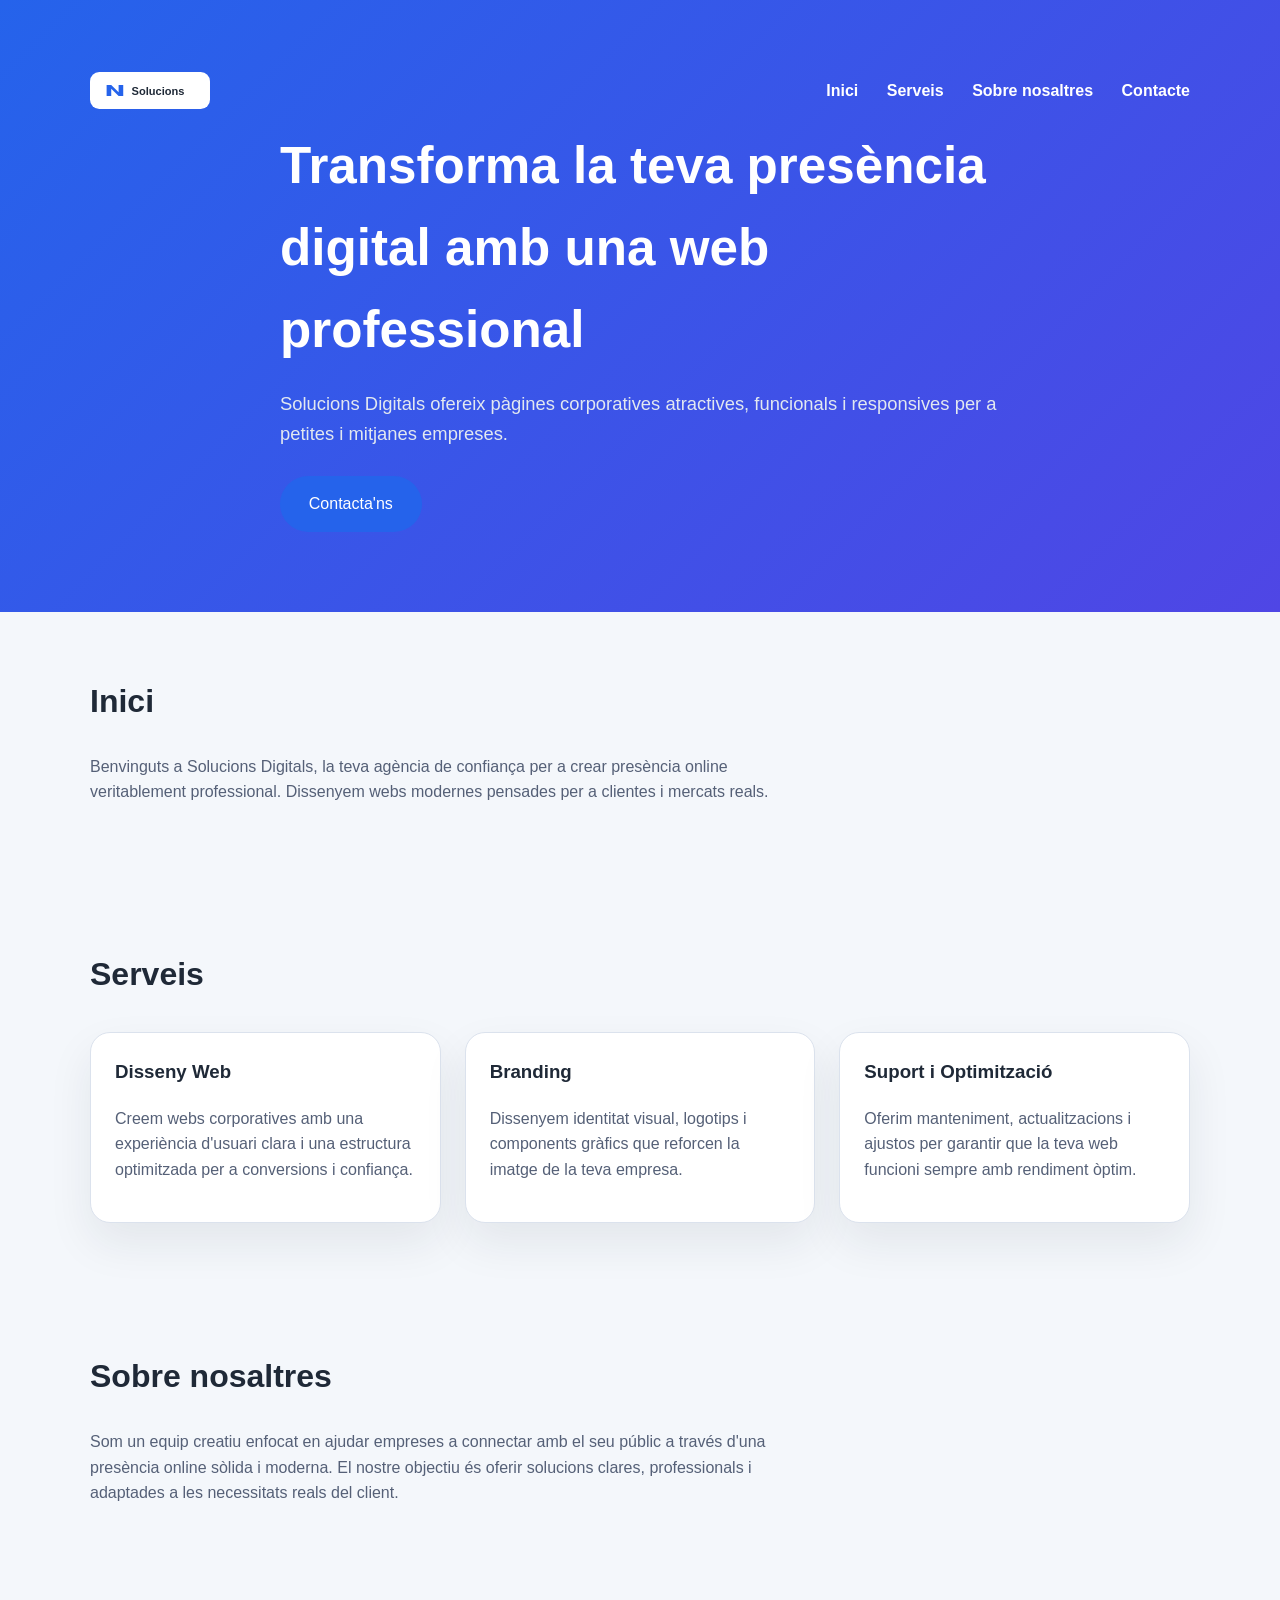
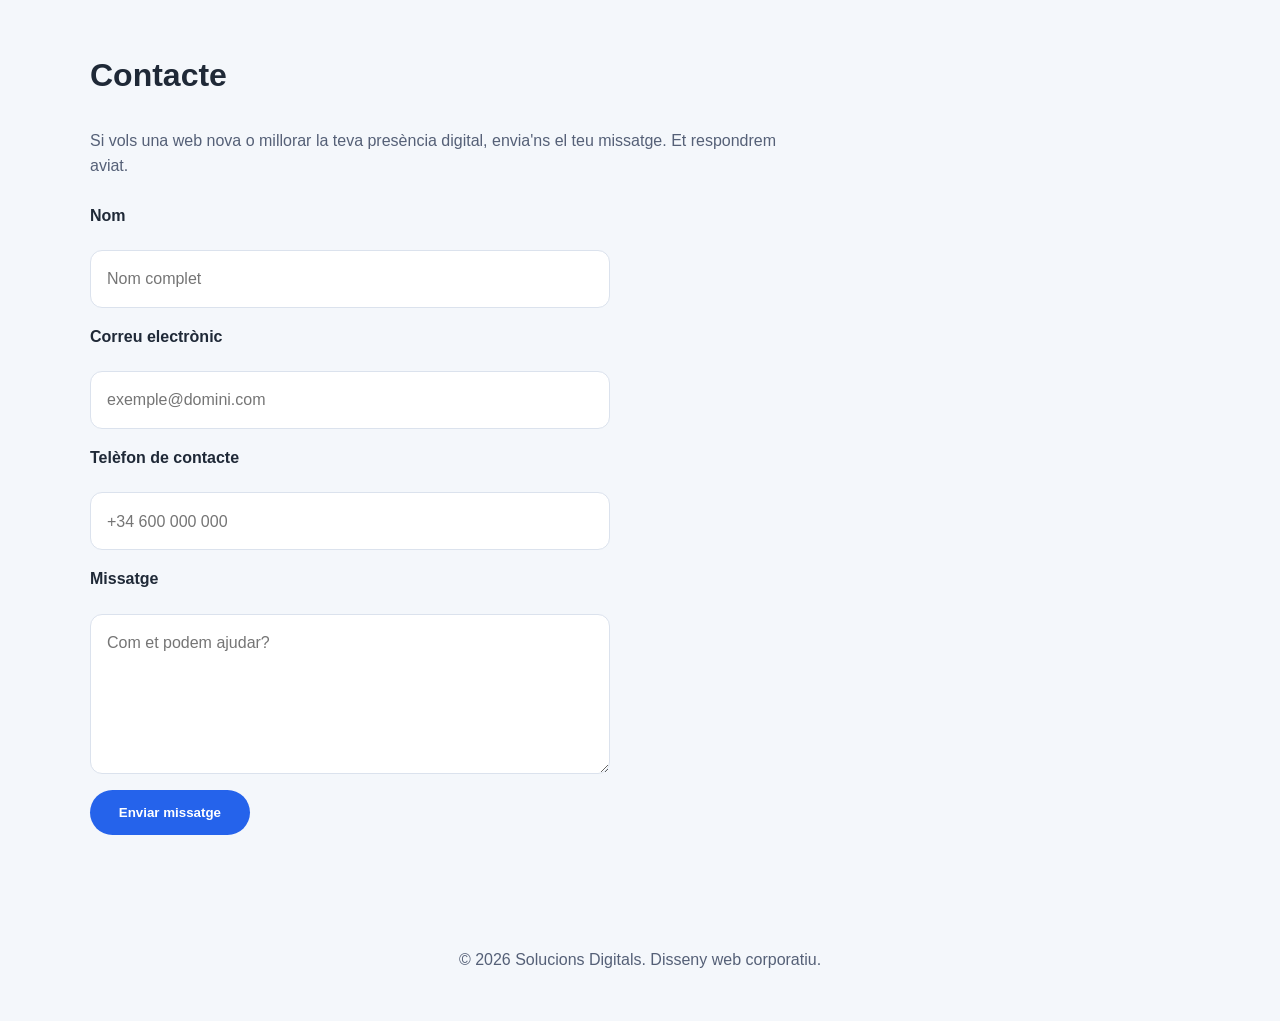
==== docs/index.html @ a5ffccad "Afegir fitxers de la web corporativa" ====
<!DOCTYPE html>
<html lang="ca">
<head>
  <meta charset="UTF-8">
  <meta name="viewport" content="width=device-width, initial-scale=1.0">
  <title>Corpweb Solucions Digitals</title>
  <link rel="stylesheet" href="styles.css">
</head>
<body>
  <header class="hero">
    <div class="nav-bar container">
      <img src="images/logo.svg" alt="Logo Solucions Digitals" class="logo">
      <nav>
        <a href="#inici">Inici</a>
        <a href="#serveis">Serveis</a>
        <a href="#sobre-nosaltres">Sobre nosaltres</a>
        <a href="#contacte">Contacte</a>
      </nav>
    </div>
    <div class="hero-content container">
      <h1>Transforma la teva presència digital amb una web professional</h1>
      <p>Solucions Digitals ofereix pàgines corporatives atractives, funcionals i responsives per a petites i mitjanes empreses.</p>
      <a class="btn" href="#contacte">Contacta'ns</a>
    </div>
  </header>

  <main class="container">
    <section id="inici" class="section section-intro">
      <h2>Inici</h2>
      <p>Benvinguts a Solucions Digitals, la teva agència de confiança per a crear presència online veritablement professional. Dissenyem webs modernes pensades per a clientes i mercats reals.</p>
    </section>

    <section id="serveis" class="section section-services">
      <h2>Serveis</h2>
      <div class="cards">
        <article class="card">
          <h3>Disseny Web</h3>
          <p>Creem webs corporatives amb una experiència d'usuari clara i una estructura optimitzada per a conversions i confiança.</p>
        </article>
        <article class="card">
          <h3>Branding</h3>
          <p>Dissenyem identitat visual, logotips i components gràfics que reforcen la imatge de la teva empresa.</p>
        </article>
        <article class="card">
          <h3>Suport i Optimització</h3>
          <p>Oferim manteniment, actualitzacions i ajustos per garantir que la teva web funcioni sempre amb rendiment òptim.</p>
        </article>
      </div>
    </section>

    <section id="sobre-nosaltres" class="section section-about">
      <h2>Sobre nosaltres</h2>
      <p>Som un equip creatiu enfocat en ajudar empreses a connectar amb el seu públic a través d'una presència online sòlida i moderna. El nostre objectiu és oferir solucions clares, professionals i adaptades a les necessitats reals del client.</p>
    </section>

    <section id="contacte" class="section section-contact">
      <h2>Contacte</h2>
      <p>Si vols una web nova o millorar la teva presència digital, envia'ns el teu missatge. Et respondrem aviat.</p>
      <form class="contact-form" action="#" method="post">
        <label for="nom">Nom</label>
        <input type="text" id="nom" name="nom" placeholder="Nom complet" required>

        <label for="email">Correu electrònic</label>
        <input type="email" id="email" name="email" placeholder="exemple@domini.com" required>

        <label for="telefon">Telèfon de contacte</label>
        <input type="tel" id="telefon" name="telefon" placeholder="+34 600 000 000" required>

        <label for="missatge">Missatge</label>
        <textarea id="missatge" name="missatge" rows="5" placeholder="Com et podem ajudar?" required></textarea>

        <button type="submit">Enviar missatge</button>
      </form>
    </section>
  </main>

  <footer class="footer">
    <p>© 2026 Solucions Digitals. Disseny web corporatiu.</p>
  </footer>
</body>
</html>
---- docs/styles.css ----
:root {
  --bg: #f4f7fb;
  --card: #ffffff;
  --text: #1f2937;
  --muted: #556077;
  --accent: #2563eb;
  --accent-dark: #1d4ed8;
  --border: #dbe2ed;
}

* {
  box-sizing: border-box;
}

body {
  margin: 0;
  font-family: 'Segoe UI', Tahoma, Geneva, Verdana, sans-serif;
  color: var(--text);
  background: var(--bg);
  line-height: 1.6;
}

img {
  max-width: 100%;
}

.container {
  width: min(1100px, calc(100% - 2rem));
  margin: 0 auto;
}

.nav-bar {
  display: flex;
  align-items: center;
  justify-content: space-between;
  padding: 1rem 0;
}

.logo {
  width: 120px;
}

nav a {
  margin-left: 1.5rem;
  text-decoration: none;
  color: #ffffff;
  font-weight: 600;
}

.hero {
  padding: 3.5rem 0 5rem;
  background: linear-gradient(135deg, #2563eb 0%, #4f46e5 100%);
  color: #ffffff;
}

.hero-content {
  max-width: 720px;
}

.hero h1 {
  font-size: clamp(2.5rem, 4vw, 4rem);
  margin: 0 0 1rem;
}

.hero p {
  font-size: 1.15rem;
  margin-bottom: 1.75rem;
  color: #e2e8f0;
}

.btn {
  display: inline-block;
  padding: 0.95rem 1.8rem;
  background: var(--accent);
  color: #ffffff;
  text-decoration: none;
  border-radius: 999px;
  transition: background 0.2s ease;
}

.btn:hover {
  background: var(--accent-dark);
}

.section {
  padding: 4rem 0;
}

.section h2 {
  margin-top: 0;
  font-size: 2rem;
}

.section p {
  color: var(--muted);
  max-width: 720px;
}

.section-services .cards {
  display: grid;
  grid-template-columns: repeat(auto-fit, minmax(220px, 1fr));
  gap: 1.5rem;
  margin-top: 2rem;
}

.card {
  background: var(--card);
  border: 1px solid var(--border);
  border-radius: 20px;
  padding: 1.5rem;
  box-shadow: 0 20px 45px rgba(31, 41, 55, 0.08);
}

.card h3 {
  margin-top: 0;
}

.section-contact .contact-form {
  display: grid;
  gap: 1rem;
  max-width: 520px;
  margin-top: 1.5rem;
}

.section-contact label {
  display: block;
  font-weight: 600;
  margin-bottom: 0.35rem;
}

.section-contact input,
.section-contact textarea {
  width: 100%;
  padding: 0.95rem 1rem;
  border: 1px solid var(--border);
  border-radius: 12px;
  font: inherit;
}

.section-contact textarea {
  resize: vertical;
}

.section-contact button {
  width: fit-content;
  padding: 0.95rem 1.8rem;
  border: none;
  border-radius: 999px;
  background: var(--accent);
  color: #ffffff;
  cursor: pointer;
  font-weight: 600;
}

.section-contact button:hover {
  background: var(--accent-dark);
}

.footer {
  padding: 2rem 0;
  text-align: center;
  color: var(--muted);
}

@media (max-width: 720px) {
  .nav-bar {
    flex-direction: column;
    align-items: flex-start;
  }

  nav a {
    margin-left: 0;
    margin-right: 1rem;
  }
}
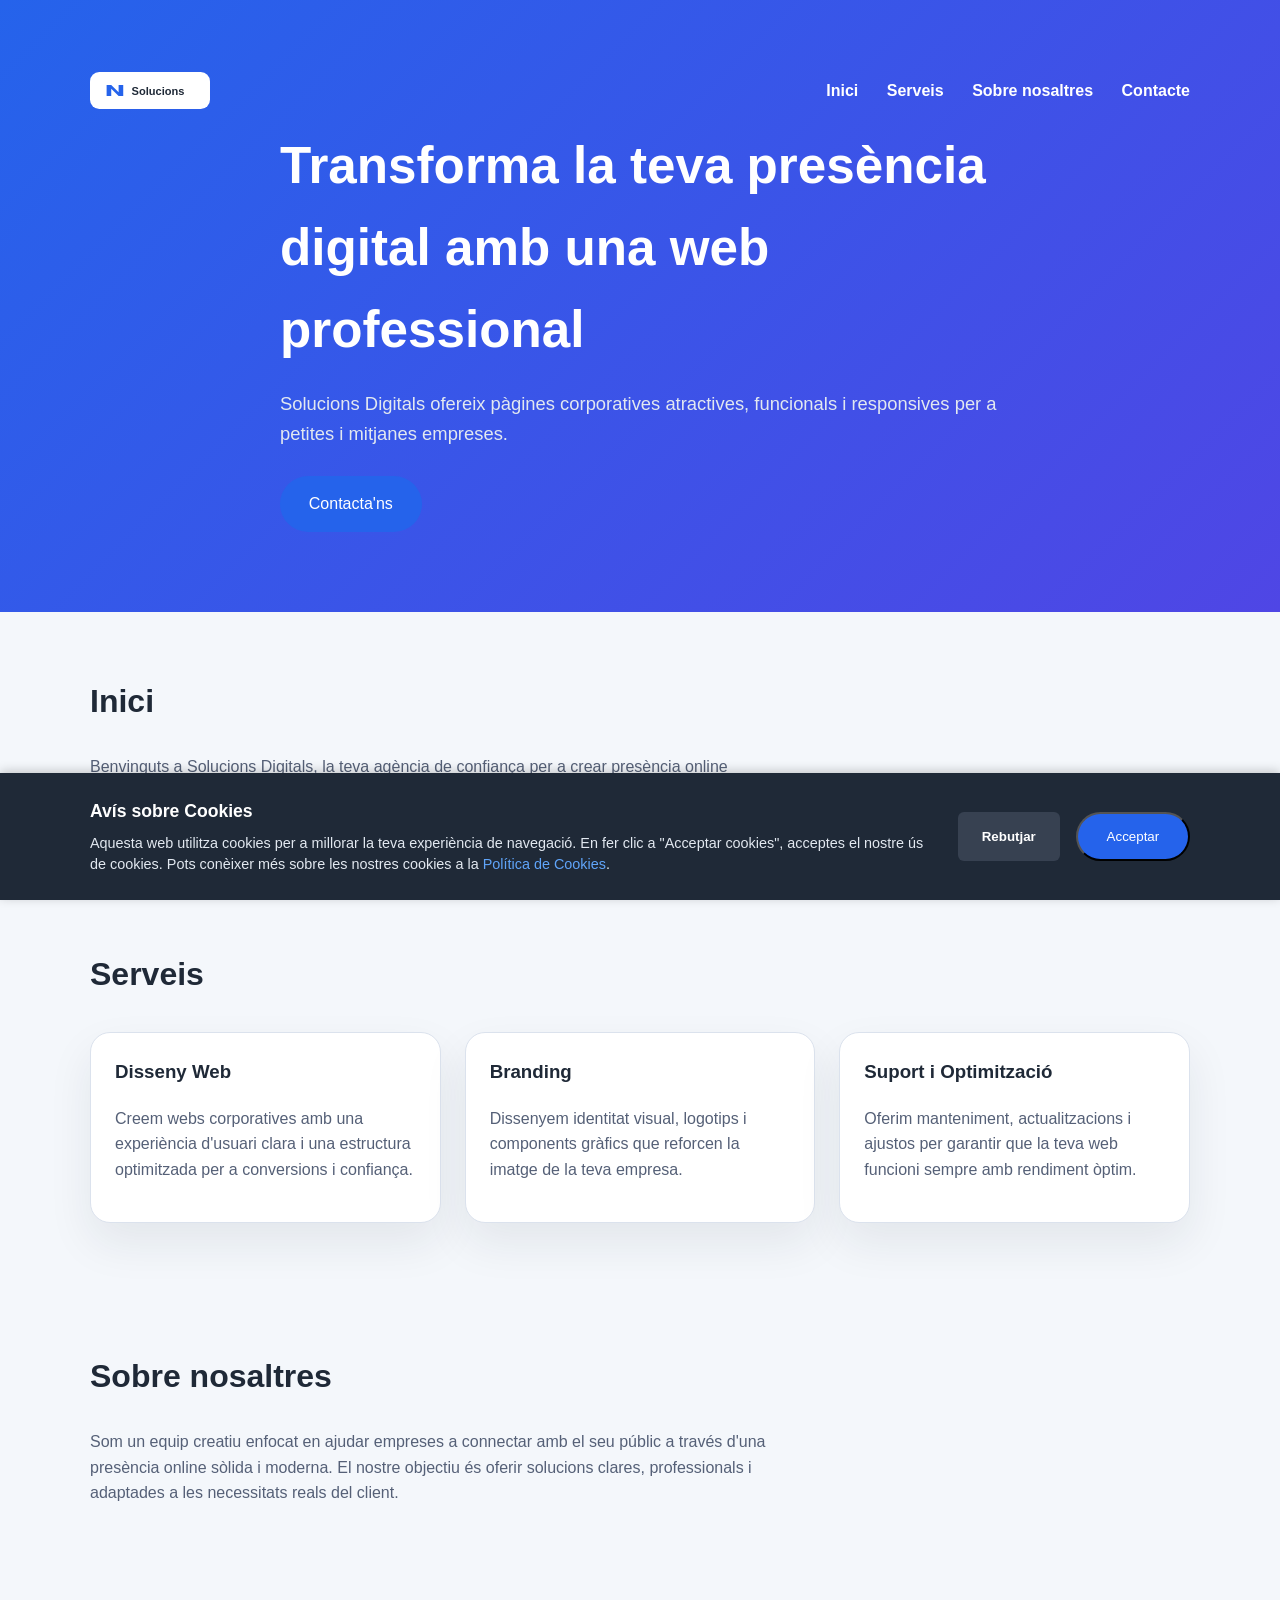
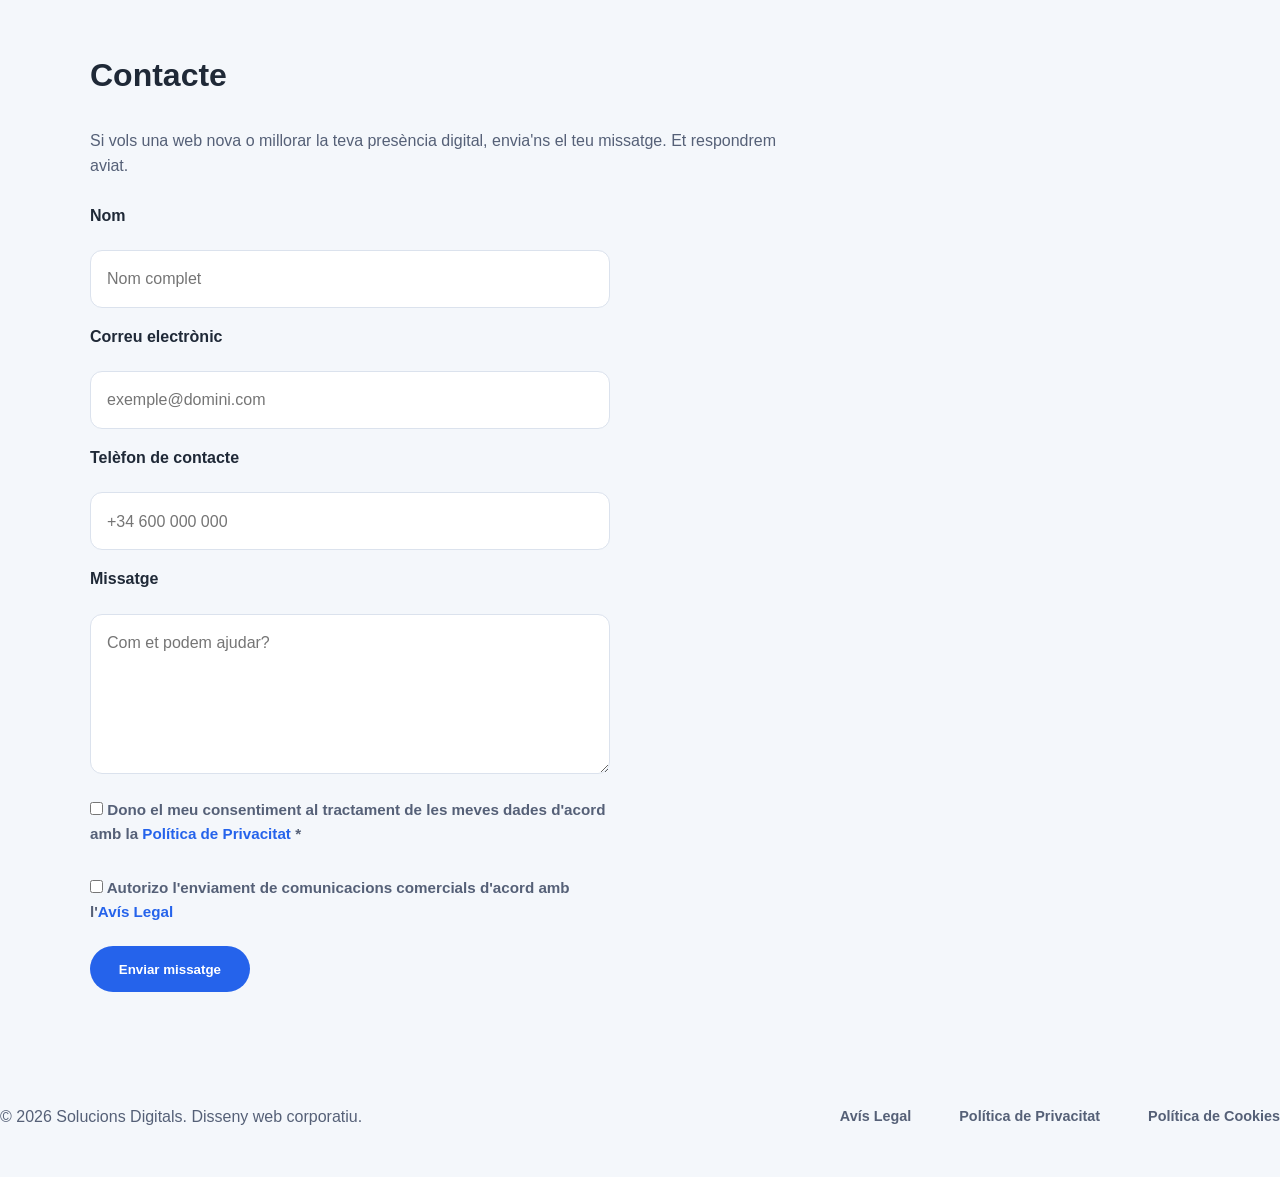
==== commit 82c56ee6: "new file:   "docs/av\303\255s-legal.html" modified:   docs/index.html new file:   docs/legal-pages.c" ====
--- a/docs/index.html
+++ b/docs/index.html
@@ -69,13 +69,50 @@
         <label for="missatge">Missatge</label>
         <textarea id="missatge" name="missatge" rows="5" placeholder="Com et podem ajudar?" required></textarea>
 
+        <div class="form-group checkbox-group">
+          <label class="checkbox-label">
+            <input type="checkbox" id="consentiment-dades" name="consentiment-dades" required>
+            <span>Dono el meu consentiment al tractament de les meves dades d'acord amb la <a href="politica-privacitat.html" target="_blank">Política de Privacitat</a> *</span>
+          </label>
+        </div>
+
+        <div class="form-group checkbox-group">
+          <label class="checkbox-label">
+            <input type="checkbox" id="consentiment-comunicacions" name="consentiment-comunicacions">
+            <span>Autorizo l'enviament de comunicacions comercials d'acord amb l'<a href="avís-legal.html" target="_blank">Avís Legal</a></span>
+          </label>
+        </div>
+
         <button type="submit">Enviar missatge</button>
       </form>
     </section>
   </main>
 
   <footer class="footer">
-    <p>© 2026 Solucions Digitals. Disseny web corporatiu.</p>
+    <div class="footer-content">
+      <p>© 2026 Solucions Digitals. Disseny web corporatiu.</p>
+      <nav class="footer-links">
+        <a href="avís-legal.html">Avís Legal</a>
+        <a href="politica-privacitat.html">Política de Privacitat</a>
+        <a href="politica-cookies.html">Política de Cookies</a>
+      </nav>
+    </div>
   </footer>
+
+  <!-- Cookie Banner -->
+  <div id="cookie-banner" class="cookie-banner">
+    <div class="cookie-content">
+      <div>
+        <h3>Avís sobre Cookies</h3>
+        <p>Aquesta web utilitza cookies per a millorar la teva experiència de navegació. En fer clic a "Acceptar cookies", acceptes el nostre ús de cookies. Pots conèixer més sobre les nostres cookies a la <a href="politica-cookies.html">Política de Cookies</a>.</p>
+      </div>
+      <div class="cookie-buttons">
+        <button id="reject-cookies" class="btn-secondary">Rebutjar</button>
+        <button id="accept-cookies" class="btn">Acceptar</button>
+      </div>
+    </div>
+  </div>
+
+  <script src="scripts.js"></script>
 </body>
 </html>
--- a/docs/styles.css
+++ b/docs/styles.css
@@ -156,6 +156,142 @@
   background: var(--accent-dark);
 }
 
+/* Form checkboxes */
+.form-group {
+  margin-top: 0.5rem;
+}
+
+.checkbox-group {
+  display: flex;
+  align-items: flex-start;
+  gap: 0.75rem;
+}
+
+.checkbox-label {
+  display: flex;
+  align-items: center;
+  gap: 0.5rem;
+  cursor: pointer;
+  font-weight: normal;
+  color: var(--muted);
+  font-size: 0.95rem;
+}
+
+.checkbox-label input[type="checkbox"] {
+  width: auto;
+  padding: 0;
+  margin: 0;
+  border-radius: 4px;
+  cursor: pointer;
+  flex-shrink: 0;
+}
+
+.checkbox-label a {
+  color: var(--accent);
+  text-decoration: none;
+}
+
+.checkbox-label a:hover {
+  text-decoration: underline;
+}
+
+/* Footer */
+.footer-content {
+  display: flex;
+  justify-content: space-between;
+  align-items: center;
+  flex-wrap: wrap;
+  gap: 1rem;
+}
+
+.footer-links {
+  display: flex;
+  gap: 1.5rem;
+  flex-wrap: wrap;
+}
+
+.footer-links a {
+  color: var(--muted);
+  text-decoration: none;
+  font-size: 0.9rem;
+}
+
+.footer-links a:hover {
+  color: var(--accent);
+  text-decoration: underline;
+}
+
+/* Cookie Banner */
+.cookie-banner {
+  display: none;
+  position: fixed;
+  bottom: 0;
+  left: 0;
+  right: 0;
+  background: #1f2937;
+  color: #ffffff;
+  padding: 1.5rem;
+  box-shadow: 0 -2px 10px rgba(0, 0, 0, 0.2);
+  z-index: 1000;
+}
+
+.cookie-banner.show {
+  display: flex;
+  align-items: center;
+  justify-content: center;
+}
+
+.cookie-content {
+  width: min(1100px, calc(100% - 2rem));
+  margin: 0 auto;
+  display: flex;
+  justify-content: space-between;
+  align-items: center;
+  gap: 2rem;
+}
+
+.cookie-content h3 {
+  margin: 0 0 0.5rem 0;
+  font-size: 1.1rem;
+}
+
+.cookie-content p {
+  margin: 0;
+  color: #e2e8f0;
+  font-size: 0.9rem;
+  line-height: 1.5;
+}
+
+.cookie-content a {
+  color: #60a5fa;
+  text-decoration: none;
+}
+
+.cookie-content a:hover {
+  text-decoration: underline;
+}
+
+.cookie-buttons {
+  display: flex;
+  gap: 1rem;
+  flex-shrink: 0;
+}
+
+.btn-secondary {
+  padding: 0.75rem 1.5rem;
+  background: #374151;
+  color: #ffffff;
+  border: none;
+  border-radius: 6px;
+  cursor: pointer;
+  font-weight: 600;
+  transition: background 0.2s ease;
+}
+
+.btn-secondary:hover {
+  background: #4b5563;
+}
+
 .footer {
   padding: 2rem 0;
   text-align: center;
@@ -172,4 +308,27 @@
     margin-left: 0;
     margin-right: 1rem;
   }
-}
+
+  .cookie-content {
+    flex-direction: column;
+    align-items: flex-start;
+  }
+
+  .cookie-buttons {
+    width: 100%;
+  }
+
+  .cookie-buttons button {
+    flex: 1;
+  }
+
+  .footer-content {
+    flex-direction: column;
+    align-items: flex-start;
+  }
+
+  .footer-links {
+    flex-direction: column;
+    gap: 0.5rem;
+  }
+}
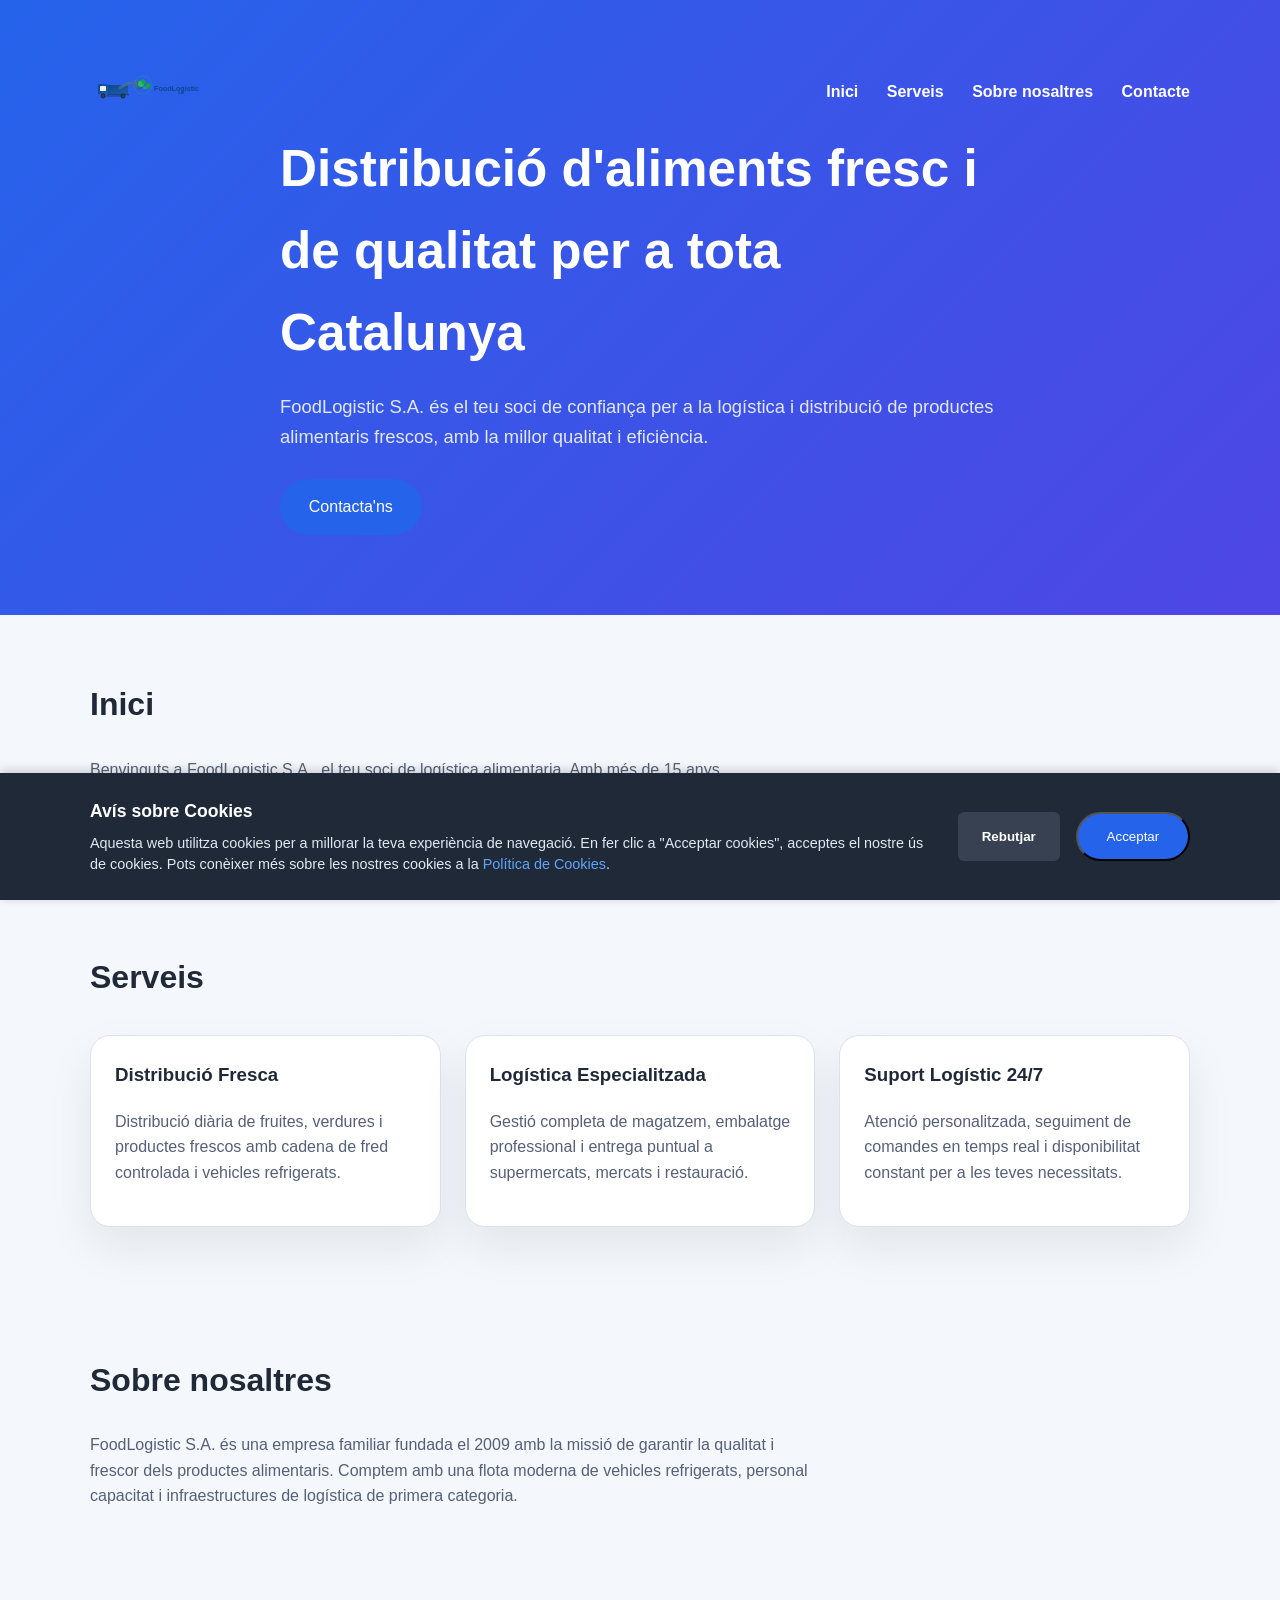
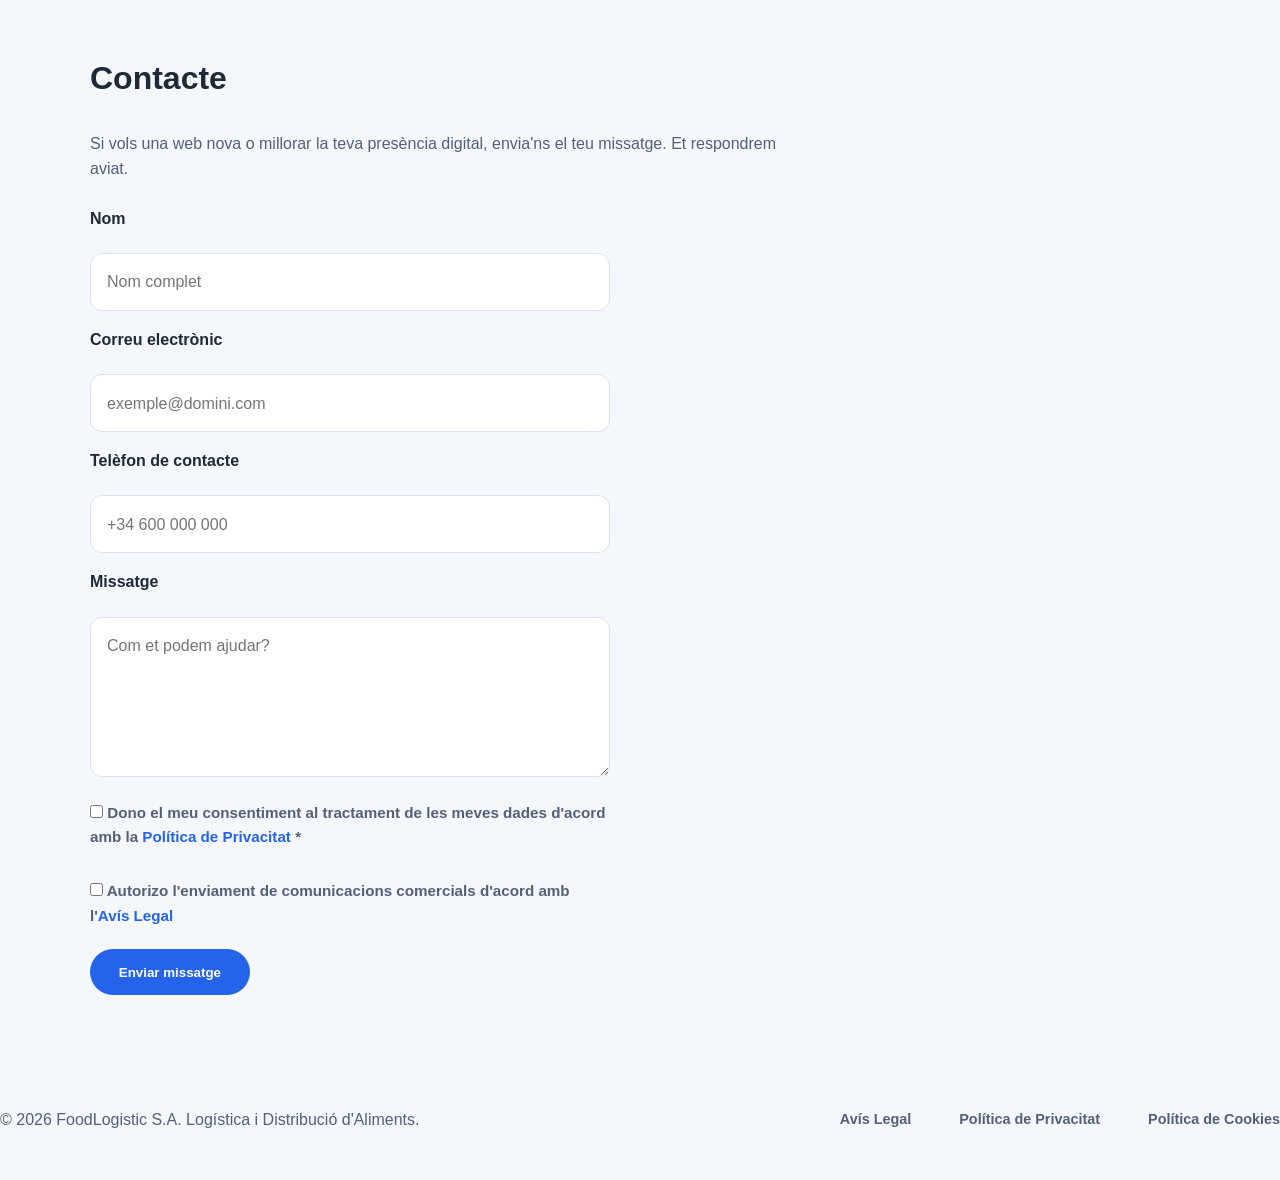
==== commit 61fb87d9: "modified:   docs/index.html" ====
--- a/docs/index.html
+++ b/docs/index.html
@@ -3,7 +3,7 @@
 <head>
   <meta charset="UTF-8">
   <meta name="viewport" content="width=device-width, initial-scale=1.0">
-  <title>Corpweb Solucions Digitals</title>
+  <title>FoodLogistic S.A. - Logística i Distribució d'Aliments</title>
   <link rel="stylesheet" href="styles.css">
 </head>
 <body>
@@ -18,8 +18,8 @@
       </nav>
     </div>
     <div class="hero-content container">
-      <h1>Transforma la teva presència digital amb una web professional</h1>
-      <p>Solucions Digitals ofereix pàgines corporatives atractives, funcionals i responsives per a petites i mitjanes empreses.</p>
+      <h1>Distribució d'aliments fresc i de qualitat per a tota Catalunya</h1>
+      <p>FoodLogistic S.A. és el teu soci de confiança per a la logística i distribució de productes alimentaris frescos, amb la millor qualitat i eficiència.</p>
       <a class="btn" href="#contacte">Contacta'ns</a>
     </div>
   </header>
@@ -27,30 +27,30 @@
   <main class="container">
     <section id="inici" class="section section-intro">
       <h2>Inici</h2>
-      <p>Benvinguts a Solucions Digitals, la teva agència de confiança per a crear presència online veritablement professional. Dissenyem webs modernes pensades per a clientes i mercats reals.</p>
+      <p>Benvinguts a FoodLogistic S.A., el teu soci de logística alimentaria. Amb més de 15 anys d'experiència, garantim la distribució segura i ràpida dels millors productes frescos a tota Catalunya.</p>
     </section>
 
     <section id="serveis" class="section section-services">
       <h2>Serveis</h2>
       <div class="cards">
         <article class="card">
-          <h3>Disseny Web</h3>
-          <p>Creem webs corporatives amb una experiència d'usuari clara i una estructura optimitzada per a conversions i confiança.</p>
+          <h3>Distribució Fresca</h3>
+          <p>Distribució diària de fruites, verdures i productes frescos amb cadena de fred controlada i vehicles refrigerats.</p>
         </article>
         <article class="card">
-          <h3>Branding</h3>
-          <p>Dissenyem identitat visual, logotips i components gràfics que reforcen la imatge de la teva empresa.</p>
+          <h3>Logística Especialitzada</h3>
+          <p>Gestió completa de magatzem, embalatge professional i entrega puntual a supermercats, mercats i restauració.</p>
         </article>
         <article class="card">
-          <h3>Suport i Optimització</h3>
-          <p>Oferim manteniment, actualitzacions i ajustos per garantir que la teva web funcioni sempre amb rendiment òptim.</p>
+          <h3>Suport Logístic 24/7</h3>
+          <p>Atenció personalitzada, seguiment de comandes en temps real i disponibilitat constant per a les teves necessitats.</p>
         </article>
       </div>
     </section>
 
     <section id="sobre-nosaltres" class="section section-about">
       <h2>Sobre nosaltres</h2>
-      <p>Som un equip creatiu enfocat en ajudar empreses a connectar amb el seu públic a través d'una presència online sòlida i moderna. El nostre objectiu és oferir solucions clares, professionals i adaptades a les necessitats reals del client.</p>
+      <p>FoodLogistic S.A. és una empresa familiar fundada el 2009 amb la missió de garantir la qualitat i frescor dels productes alimentaris. Comptem amb una flota moderna de vehicles refrigerats, personal capacitat i infraestructures de logística de primera categoria.</p>
     </section>
 
     <section id="contacte" class="section section-contact">
@@ -90,7 +90,7 @@
 
   <footer class="footer">
     <div class="footer-content">
-      <p>© 2026 Solucions Digitals. Disseny web corporatiu.</p>
+      <p>© 2026 FoodLogistic S.A. Logística i Distribució d'Aliments.</p>
       <nav class="footer-links">
         <a href="avís-legal.html">Avís Legal</a>
         <a href="politica-privacitat.html">Política de Privacitat</a>
@@ -115,4 +115,18 @@
 
   <script src="scripts.js"></script>
 </body>
+  <!-- Default Statcounter code for web corporativa
+https://codonyy.github.io/web-corporativa -->
+<script type="text/javascript">
+var sc_project=13221922; 
+var sc_invisible=1; 
+var sc_security="8d200921"; 
+</script>
+<script type="text/javascript"
+src="https://www.statcounter.com/counter/counter.js" async></script>
+<noscript><div class="statcounter"><a title="Web Analytics"
+href="https://statcounter.com/" target="_blank"><img class="statcounter"
+src="https://c.statcounter.com/13221922/0/8d200921/1/" alt="Web Analytics"
+referrerPolicy="no-referrer-when-downgrade"></a></div></noscript>
+<!-- End of Statcounter Code -->
 </html>
--- a/docs/styles.css
+++ b/docs/styles.css
@@ -223,7 +223,7 @@
 
 /* Cookie Banner */
 .cookie-banner {
-  display: none;
+  display: flex;
   position: fixed;
   bottom: 0;
   left: 0;
@@ -233,12 +233,12 @@
   padding: 1.5rem;
   box-shadow: 0 -2px 10px rgba(0, 0, 0, 0.2);
   z-index: 1000;
-}
-
-.cookie-banner.show {
-  display: flex;
   align-items: center;
   justify-content: center;
+}
+
+.cookie-banner.hidden {
+  display: none;
 }
 
 .cookie-content {
